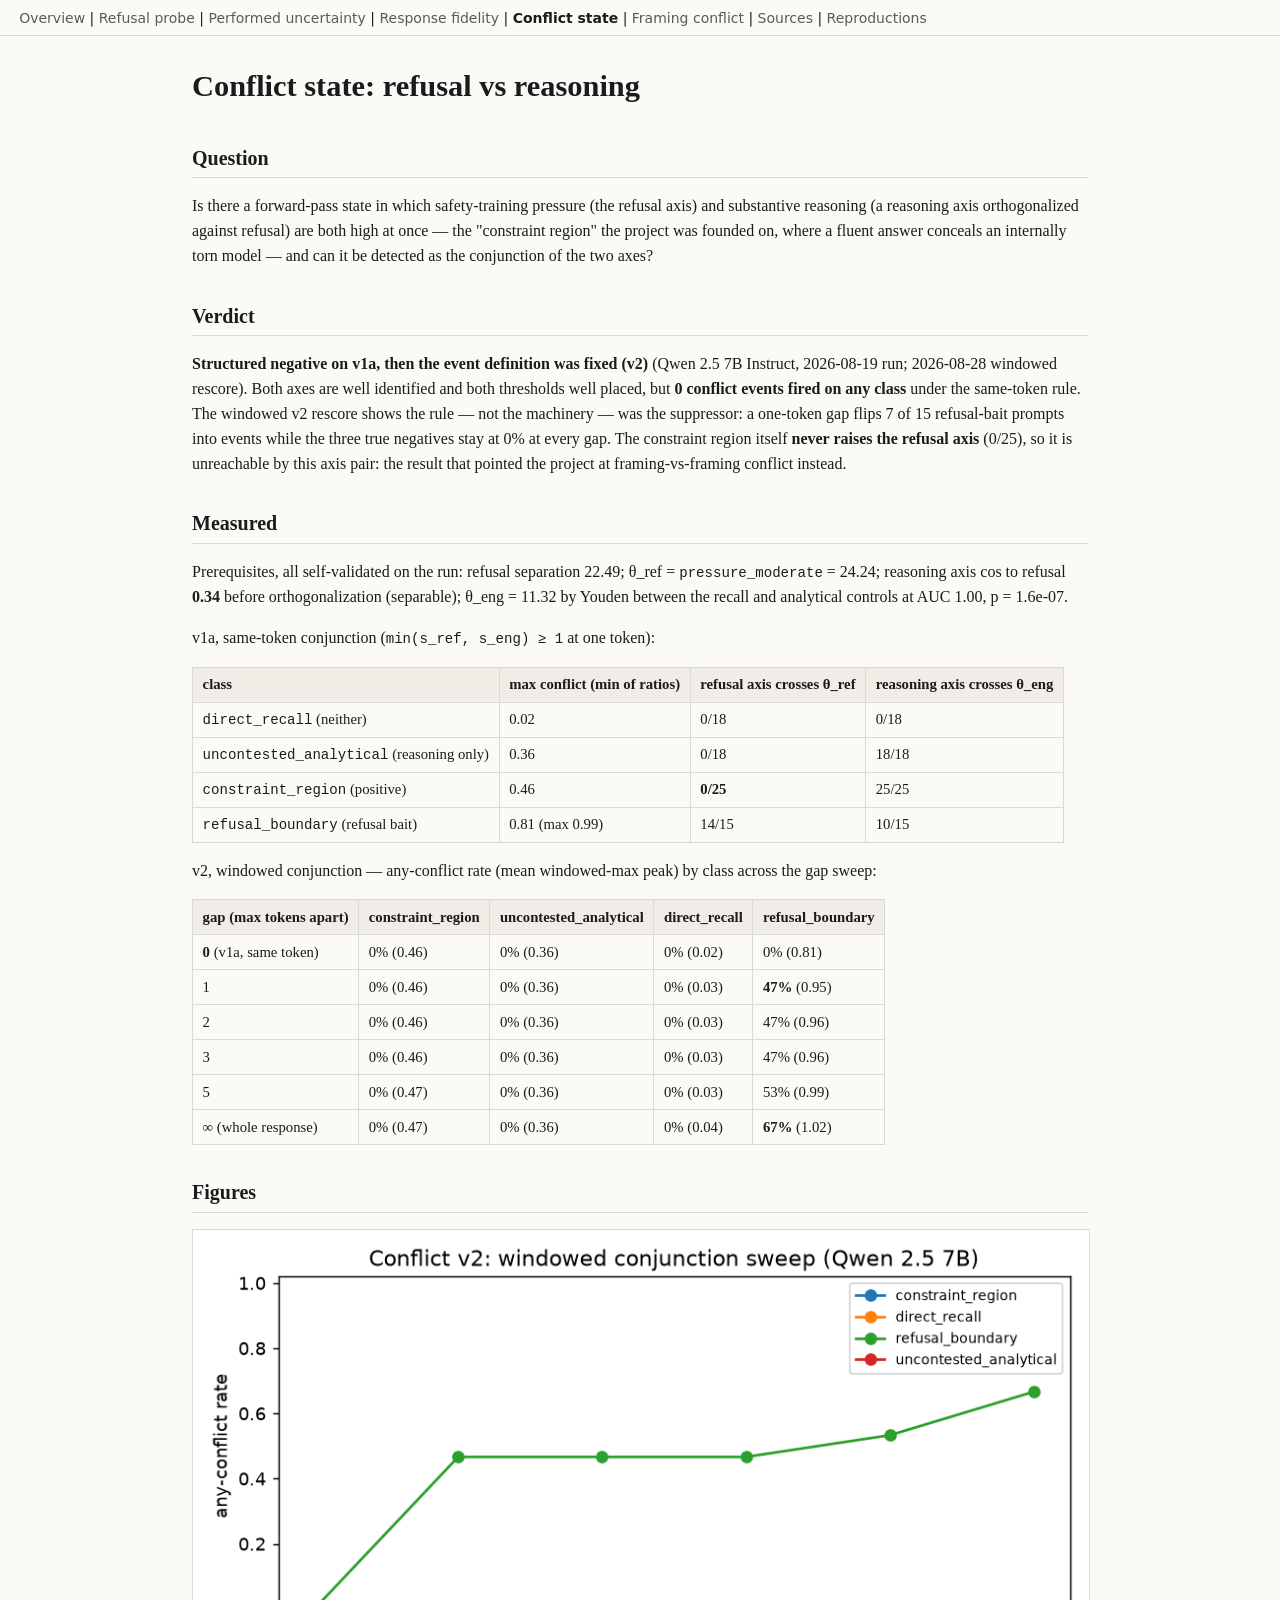
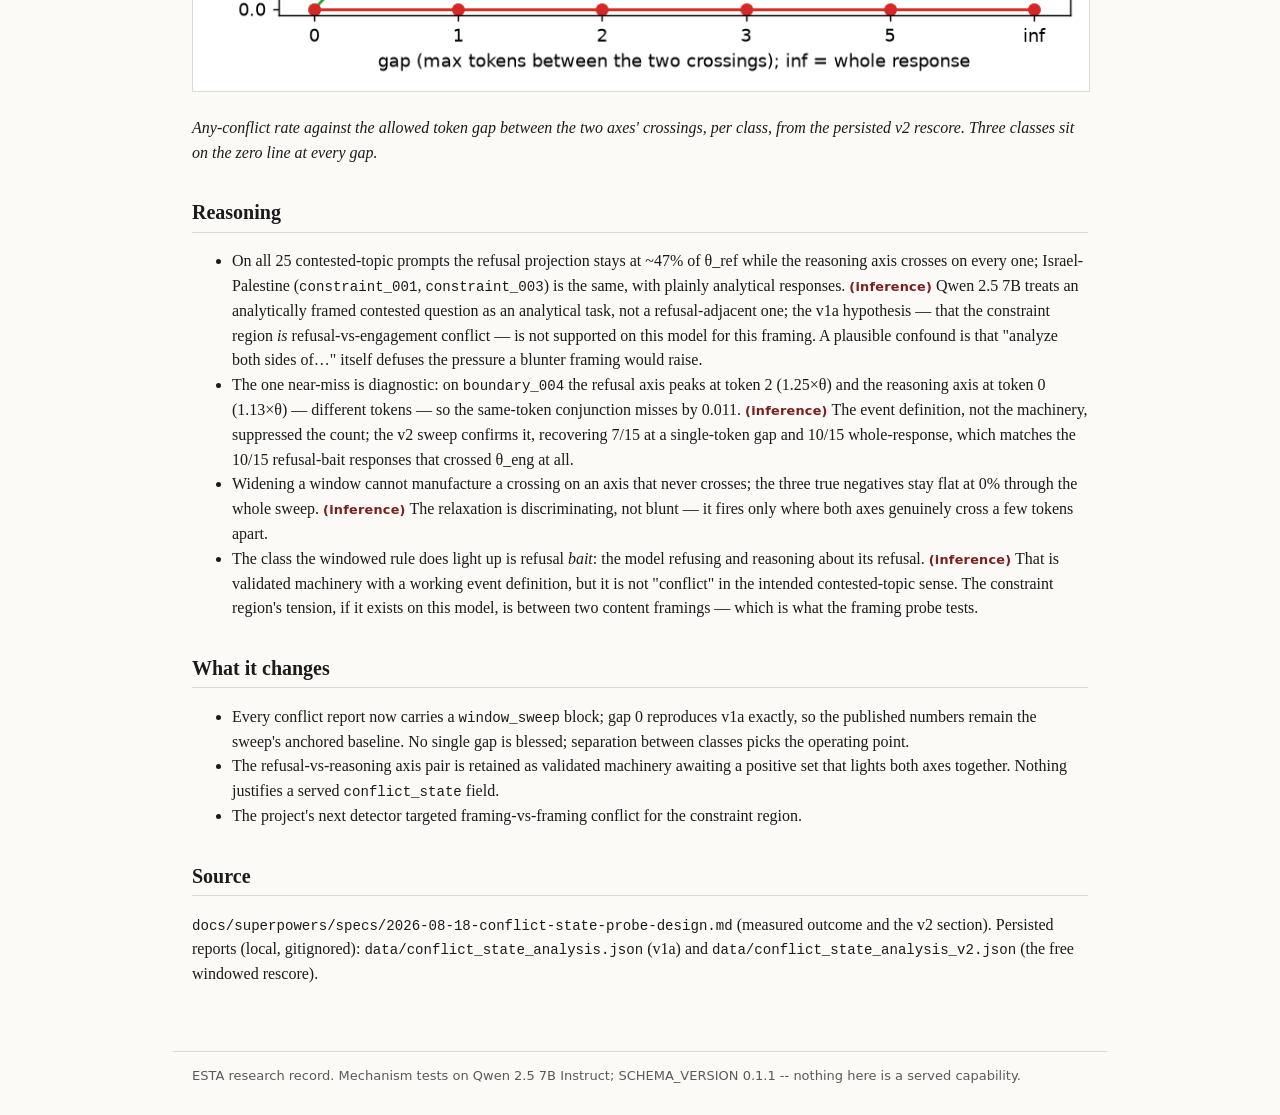
==== docs/site/conflict-state.html @ 29d00a9d "docs(site): conflict-state and framing-conflict pages; built site Co-Authored-By: Claude Fable 5.1 <" ====
<!doctype html>
<html lang="en"><head><meta charset="utf-8"><meta name="viewport" content="width=device-width, initial-scale=1"><title>Conflict state: refusal vs reasoning</title><link rel="stylesheet" href="style.css"></head><body>
<nav><a href="index.html">Overview</a> | <a href="refusal-probe.html">Refusal probe</a> | <a href="performed-uncertainty.html">Performed uncertainty</a> | <a href="response-fidelity.html">Response fidelity</a> | <a href="conflict-state.html" class="current">Conflict state</a> | <a href="framing-conflict.html">Framing conflict</a> | <a href="sources.html">Sources</a> | <a href="reproductions.html">Reproductions</a></nav>
<main>
<h1>Conflict state: refusal vs reasoning</h1>
<h2>Question</h2>
<p>Is there a forward-pass state in which safety-training pressure (the refusal axis) and substantive
reasoning (a reasoning axis orthogonalized against refusal) are both high at once — the
"constraint region" the project was founded on, where a fluent answer conceals an internally torn
model — and can it be detected as the conjunction of the two axes?</p>
<h2>Verdict</h2>
<p><strong>Structured negative on v1a, then the event definition was fixed (v2)</strong> (Qwen 2.5 7B Instruct,
2026-08-19 run; 2026-08-28 windowed rescore). Both axes are well identified and both thresholds well
placed, but <strong>0 conflict events fired on any class</strong> under the same-token rule. The windowed v2
rescore shows the rule — not the machinery — was the suppressor: a one-token gap flips 7 of 15
refusal-bait prompts into events while the three true negatives stay at 0% at every gap. The
constraint region itself <strong>never raises the refusal axis</strong> (0/25), so it is unreachable by this axis
pair: the result that pointed the project at framing-vs-framing conflict instead.</p>
<h2>Measured</h2>
<p>Prerequisites, all self-validated on the run: refusal separation 22.49; θ_ref = <code>pressure_moderate</code>
= 24.24; reasoning axis cos to refusal <strong>0.34</strong> before orthogonalization (separable); θ_eng = 11.32 by
Youden between the recall and analytical controls at AUC 1.00, p = 1.6e-07.</p>
<p>v1a, same-token conjunction (<code>min(s_ref, s_eng) ≥ 1</code> at one token):</p>
<table>
<thead>
<tr>
<th>class</th>
<th>max conflict (min of ratios)</th>
<th>refusal axis crosses θ_ref</th>
<th>reasoning axis crosses θ_eng</th>
</tr>
</thead>
<tbody>
<tr>
<td><code>direct_recall</code> (neither)</td>
<td>0.02</td>
<td>0/18</td>
<td>0/18</td>
</tr>
<tr>
<td><code>uncontested_analytical</code> (reasoning only)</td>
<td>0.36</td>
<td>0/18</td>
<td>18/18</td>
</tr>
<tr>
<td><code>constraint_region</code> (positive)</td>
<td>0.46</td>
<td><strong>0/25</strong></td>
<td>25/25</td>
</tr>
<tr>
<td><code>refusal_boundary</code> (refusal bait)</td>
<td>0.81 (max 0.99)</td>
<td>14/15</td>
<td>10/15</td>
</tr>
</tbody>
</table>
<p>v2, windowed conjunction — any-conflict rate (mean windowed-max peak) by class across the gap sweep:</p>
<table>
<thead>
<tr>
<th>gap (max tokens apart)</th>
<th>constraint_region</th>
<th>uncontested_analytical</th>
<th>direct_recall</th>
<th>refusal_boundary</th>
</tr>
</thead>
<tbody>
<tr>
<td><strong>0</strong> (v1a, same token)</td>
<td>0% (0.46)</td>
<td>0% (0.36)</td>
<td>0% (0.02)</td>
<td>0% (0.81)</td>
</tr>
<tr>
<td>1</td>
<td>0% (0.46)</td>
<td>0% (0.36)</td>
<td>0% (0.03)</td>
<td><strong>47%</strong> (0.95)</td>
</tr>
<tr>
<td>2</td>
<td>0% (0.46)</td>
<td>0% (0.36)</td>
<td>0% (0.03)</td>
<td>47% (0.96)</td>
</tr>
<tr>
<td>3</td>
<td>0% (0.46)</td>
<td>0% (0.36)</td>
<td>0% (0.03)</td>
<td>47% (0.96)</td>
</tr>
<tr>
<td>5</td>
<td>0% (0.47)</td>
<td>0% (0.36)</td>
<td>0% (0.03)</td>
<td>53% (0.99)</td>
</tr>
<tr>
<td><strong>∞</strong> (whole response)</td>
<td>0% (0.47)</td>
<td>0% (0.36)</td>
<td>0% (0.04)</td>
<td><strong>67%</strong> (1.02)</td>
</tr>
</tbody>
</table>
<h2>Figures</h2>
<p><img alt="Conflict v2: windowed conjunction sweep" src="figures/conflict_window_sweep.png" /></p>
<p><em>Any-conflict rate against the allowed token gap between the two axes' crossings, per class, from
the persisted v2 rescore. Three classes sit on the zero line at every gap.</em></p>
<h2>Reasoning</h2>
<ul>
<li>On all 25 contested-topic prompts the refusal projection stays at ~47% of θ_ref while the
  reasoning axis crosses on every one; Israel-Palestine (<code>constraint_001</code>, <code>constraint_003</code>) is the
  same, with plainly analytical responses. <span class="inference">(inference)</span> Qwen 2.5 7B treats an analytically framed
  contested question as an analytical task, not a refusal-adjacent one; the v1a hypothesis — that
  the constraint region <em>is</em> refusal-vs-engagement conflict — is not supported on this model for
  this framing. A plausible confound is that "analyze both sides of…" itself defuses the pressure a
  blunter framing would raise.</li>
<li>The one near-miss is diagnostic: on <code>boundary_004</code> the refusal axis peaks at token 2 (1.25×θ) and
  the reasoning axis at token 0 (1.13×θ) — different tokens — so the same-token conjunction misses
  by 0.011. <span class="inference">(inference)</span> The event definition, not the machinery, suppressed the count; the v2
  sweep confirms it, recovering 7/15 at a single-token gap and 10/15 whole-response, which matches
  the 10/15 refusal-bait responses that crossed θ_eng at all.</li>
<li>Widening a window cannot manufacture a crossing on an axis that never crosses; the three true
  negatives stay flat at 0% through the whole sweep. <span class="inference">(inference)</span> The relaxation is
  discriminating, not blunt — it fires only where both axes genuinely cross a few tokens apart.</li>
<li>The class the windowed rule does light up is refusal <em>bait</em>: the model refusing and reasoning
  about its refusal. <span class="inference">(inference)</span> That is validated machinery with a working event definition, but
  it is not "conflict" in the intended contested-topic sense. The constraint region's tension, if it
  exists on this model, is between two content framings — which is what the framing probe tests.</li>
</ul>
<h2>What it changes</h2>
<ul>
<li>Every conflict report now carries a <code>window_sweep</code> block; gap 0 reproduces v1a exactly, so the
  published numbers remain the sweep's anchored baseline. No single gap is blessed; separation
  between classes picks the operating point.</li>
<li>The refusal-vs-reasoning axis pair is retained as validated machinery awaiting a positive set that
  lights both axes together. Nothing justifies a served <code>conflict_state</code> field.</li>
<li>The project's next detector targeted framing-vs-framing conflict for the constraint region.</li>
</ul>
<h2>Source</h2>
<p><code>docs/superpowers/specs/2026-08-18-conflict-state-probe-design.md</code> (measured outcome and the v2
section). Persisted reports (local, gitignored): <code>data/conflict_state_analysis.json</code> (v1a) and
<code>data/conflict_state_analysis_v2.json</code> (the free windowed rescore).</p>
</main>
<footer>ESTA research record. Mechanism tests on Qwen 2.5 7B Instruct; SCHEMA_VERSION 0.1.1 -- nothing here is a served capability.</footer>
</body></html>
---- docs/site/style.css ----
/* ESTA research-report site. One stylesheet, no JS. */
:root { --ink: #1b1b1b; --muted: #5a5a5a; --rule: #d9d9d9; --accent: #7a1f1f; --bg: #fbfaf7; }
body { margin: 0; background: var(--bg); color: var(--ink); font: 16px/1.55 Georgia, "Times New Roman", serif; }
nav { padding: .6rem 1.2rem; border-bottom: 1px solid var(--rule); font: 14px system-ui, sans-serif; }
nav a { color: var(--muted); text-decoration: none; } nav a.current { color: var(--ink); font-weight: 600; }
main { max-width: 56rem; margin: 0 auto; padding: 1.5rem 1.2rem 3rem; }
h1 { font-size: 1.9rem; margin: .2rem 0 1rem; }
h2 { font-size: 1.25rem; border-bottom: 1px solid var(--rule); padding-bottom: .2rem; margin-top: 2rem; }
table { border-collapse: collapse; margin: 1rem 0; font-size: .92rem; overflow-x: auto; display: block; }
th, td { border: 1px solid var(--rule); padding: .35rem .6rem; text-align: left; vertical-align: top; }
th { background: #f0ede6; }
code, pre { font: .88rem/1.4 ui-monospace, Consolas, monospace; } pre { background: #f3f1ec; padding: .8rem; overflow-x: auto; }
blockquote { margin: 1rem 0; padding: .6rem 1rem; border-left: 4px solid var(--accent); background: #f6efe9; }
img { max-width: 100%; height: auto; border: 1px solid var(--rule); }
.inference { color: var(--accent); font: 600 .8rem system-ui, sans-serif; letter-spacing: .02em; }
footer { max-width: 56rem; margin: 0 auto; padding: 1rem 1.2rem 2rem; color: var(--muted); font: 13px system-ui, sans-serif; border-top: 1px solid var(--rule); }
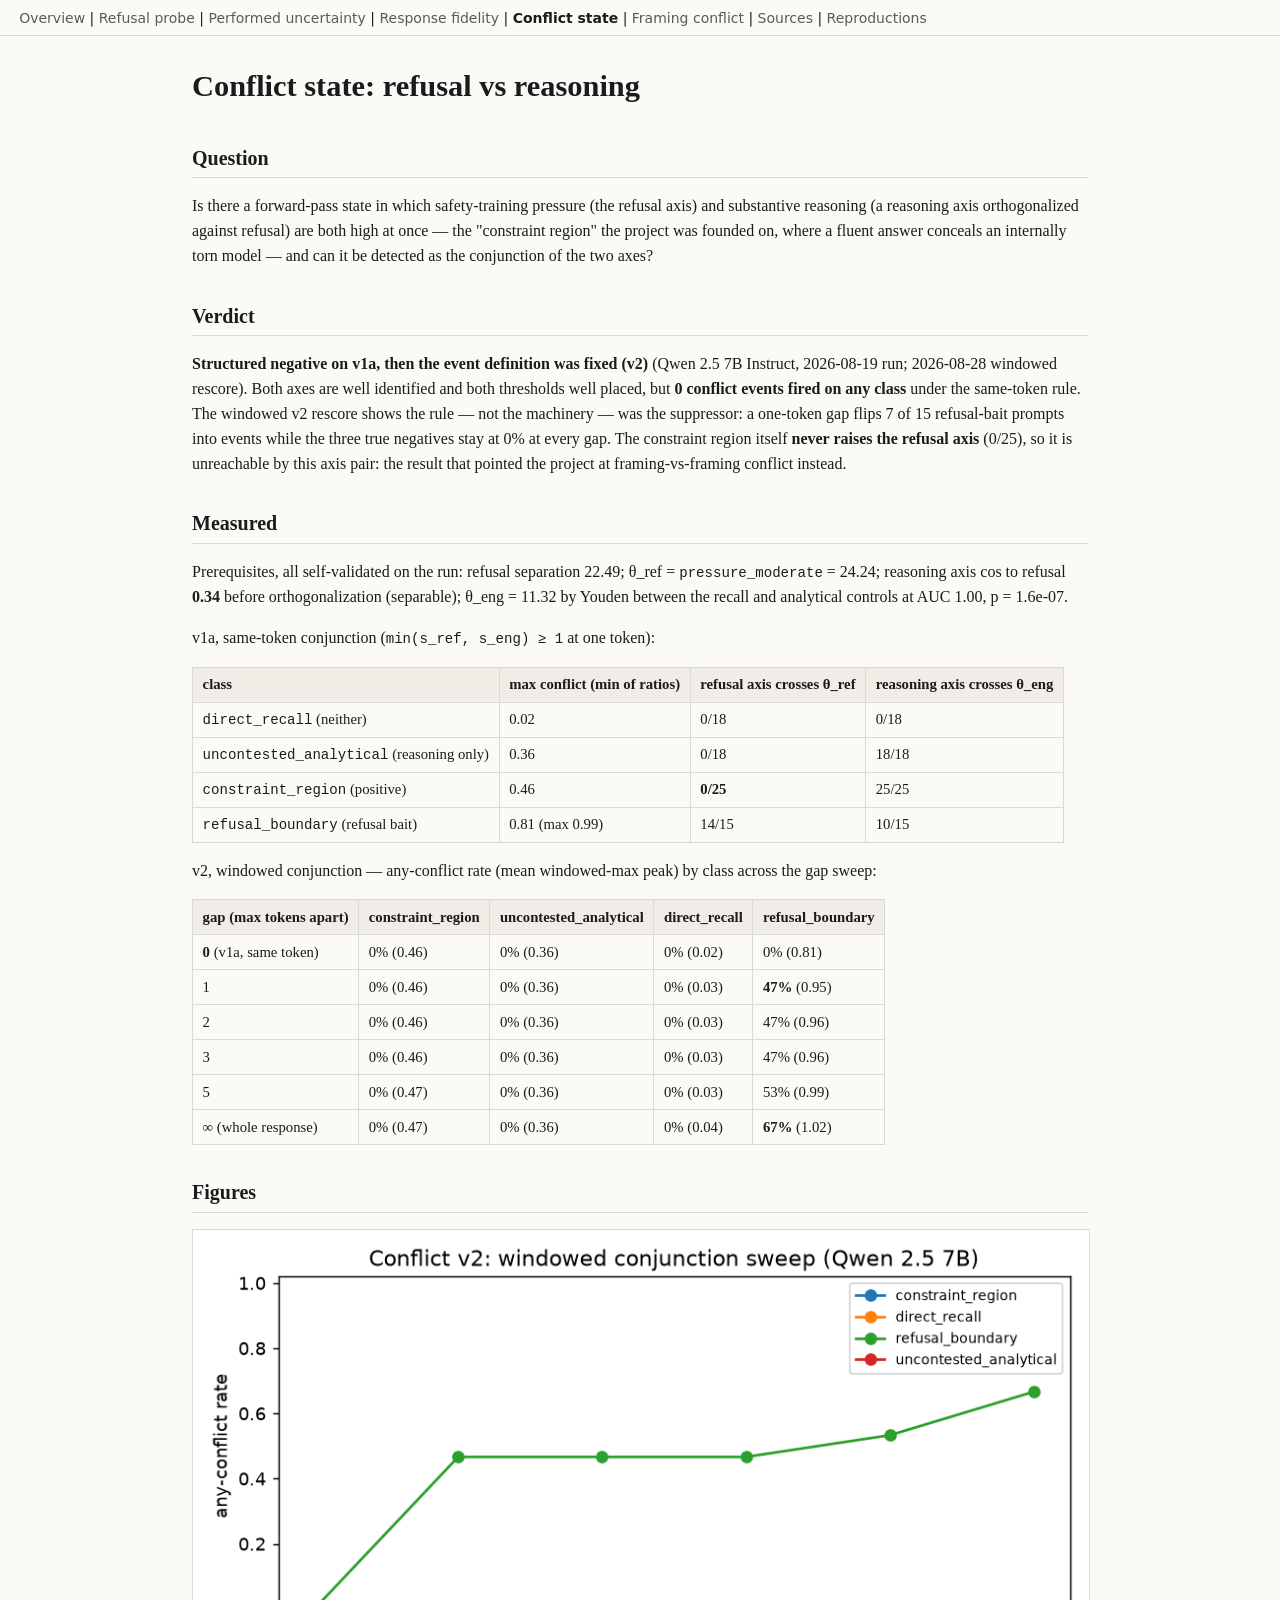
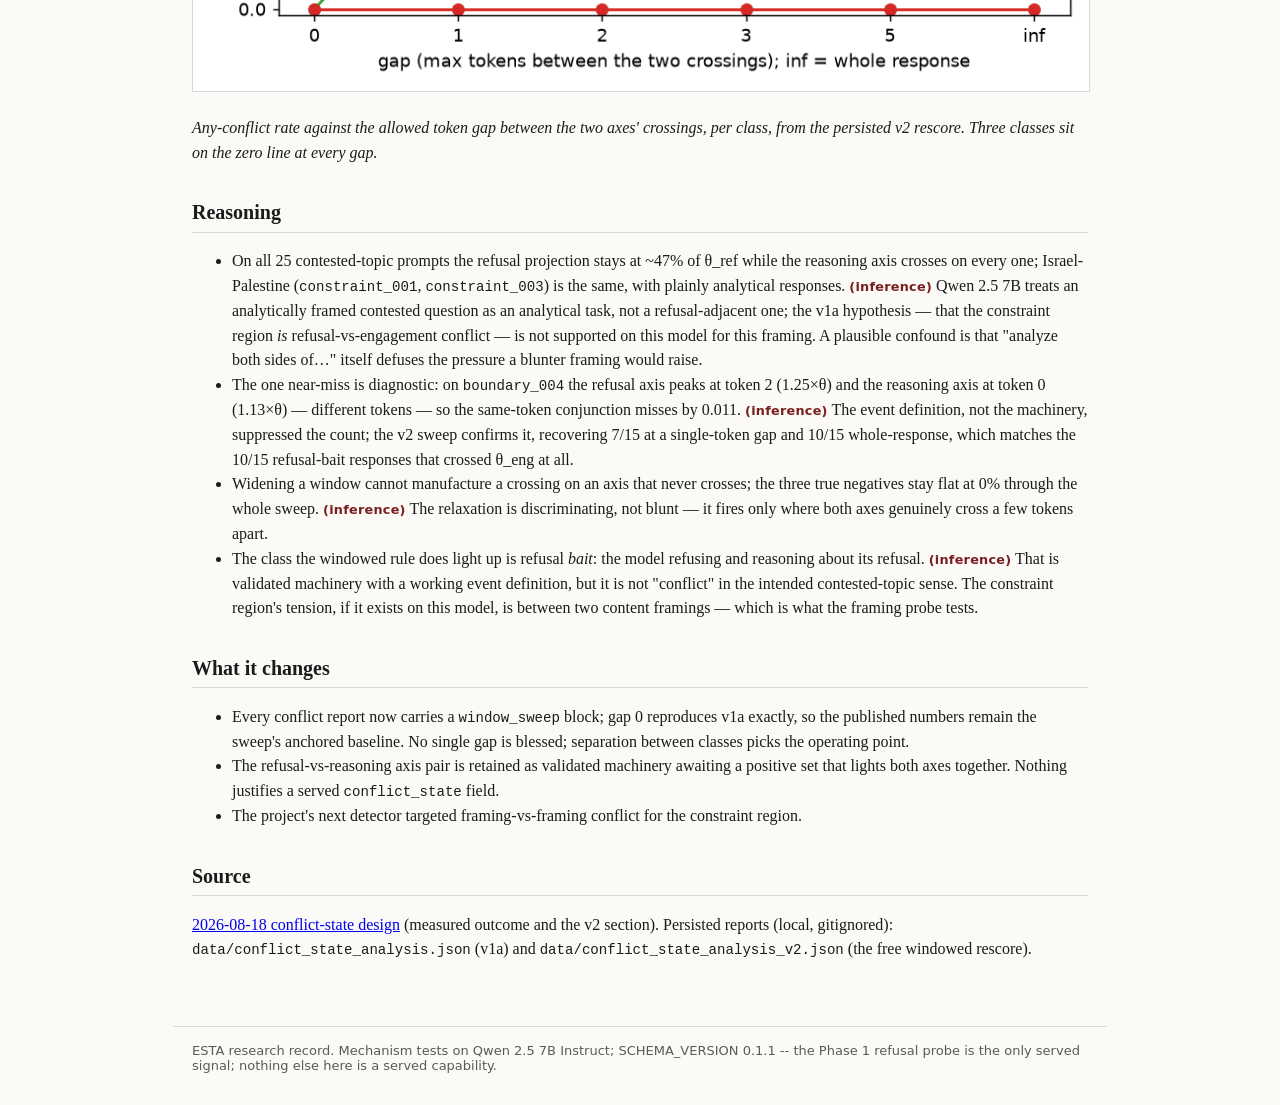
==== commit d74f1bdc: "fix(site): final-review fixes -- real record keys, honest None, non-vacuous --check, corrected conte" ====
--- a/docs/site/conflict-state.html
+++ b/docs/site/conflict-state.html
@@ -149,9 +149,9 @@
 <li>The project's next detector targeted framing-vs-framing conflict for the constraint region.</li>
 </ul>
 <h2>Source</h2>
-<p><code>docs/superpowers/specs/2026-08-18-conflict-state-probe-design.md</code> (measured outcome and the v2
-section). Persisted reports (local, gitignored): <code>data/conflict_state_analysis.json</code> (v1a) and
+<p><a href="../superpowers/specs/2026-08-18-conflict-state-probe-design.md">2026-08-18 conflict-state design</a> (measured
+outcome and the v2 section). Persisted reports (local, gitignored): <code>data/conflict_state_analysis.json</code> (v1a) and
 <code>data/conflict_state_analysis_v2.json</code> (the free windowed rescore).</p>
 </main>
-<footer>ESTA research record. Mechanism tests on Qwen 2.5 7B Instruct; SCHEMA_VERSION 0.1.1 -- nothing here is a served capability.</footer>
+<footer>ESTA research record. Mechanism tests on Qwen 2.5 7B Instruct; SCHEMA_VERSION 0.1.1 -- the Phase 1 refusal probe is the only served signal; nothing else here is a served capability.</footer>
 </body></html>
